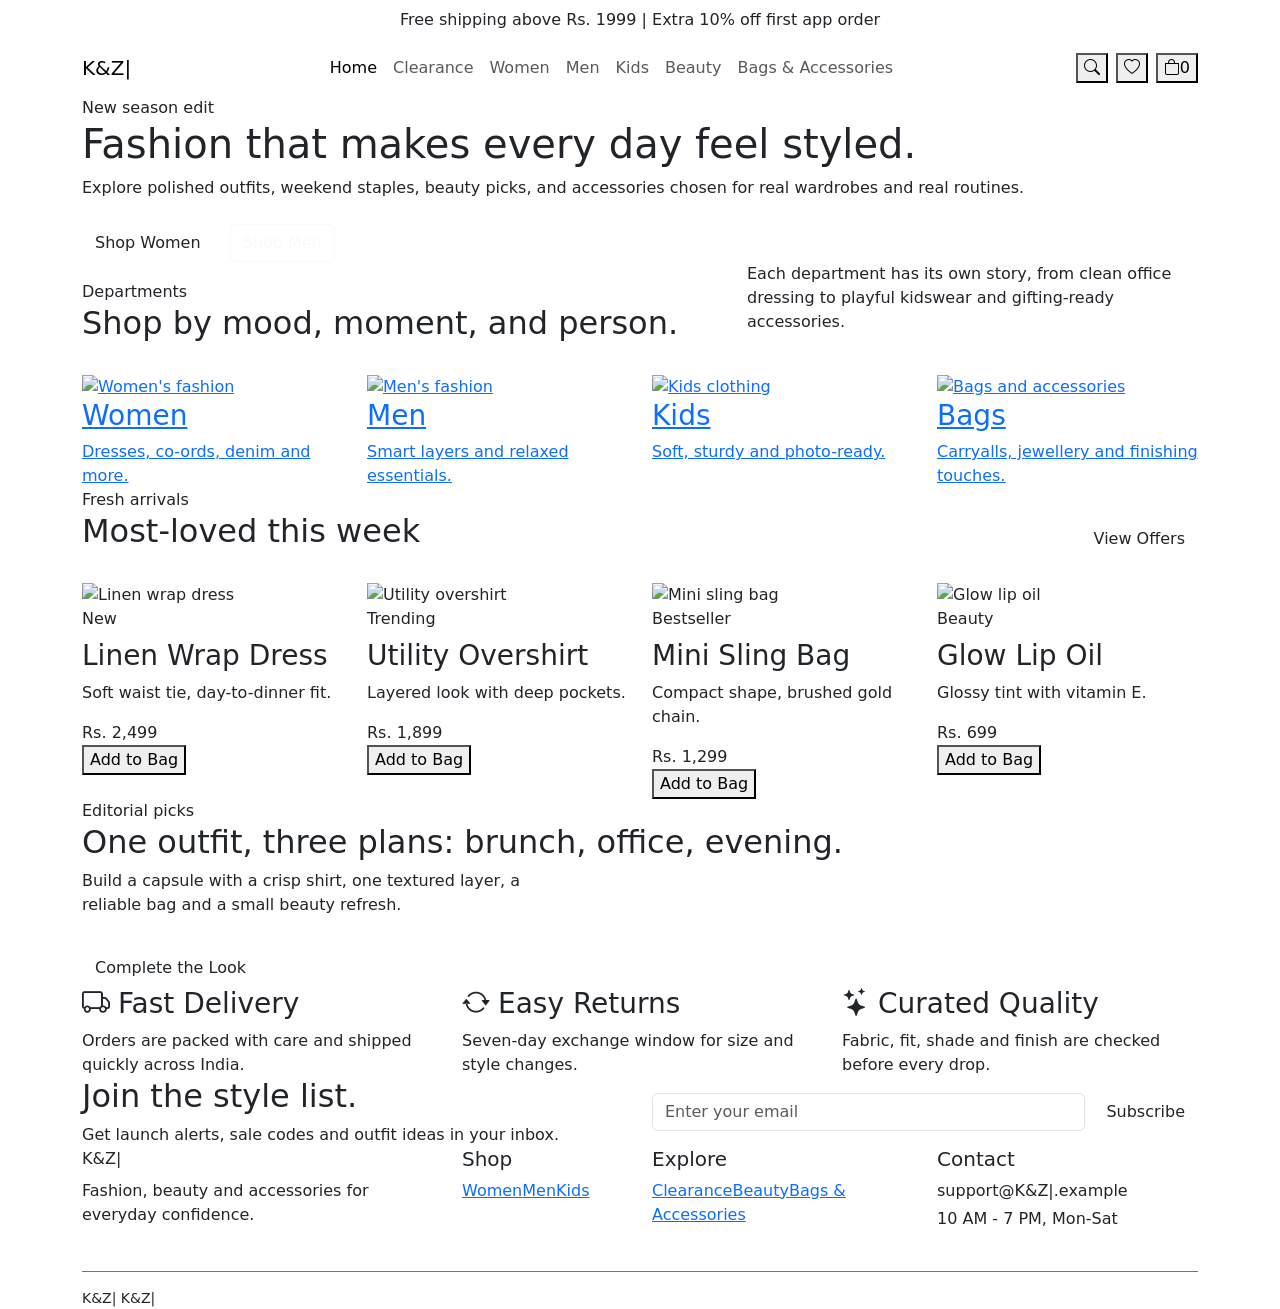
==== index.html @ 071289cc "Add files via upload" ====
<!DOCTYPE html>
<html>
<head>
    <meta charset="UTF-8">
    <meta name="viewport" content="width=device-width, initial-scale=1.0">
    <title>K&Z| Fashion </title>
    <link href="https://cdn.jsdelivr.net/npm/bootstrap@5.3.3/dist/css/bootstrap.min.css" rel="stylesheet">
    <link href="https://cdn.jsdelivr.net/npm/bootstrap-icons@1.11.3/font/bootstrap-icons.css" rel="stylesheet">
    <link href="https://fonts.googleapis.com/css2?family=Playfair+Display:wght@700;800&family=Poppins:wght@400;500;600;700;800&display=swap" rel="stylesheet">
    <link rel="stylesheet" href="css/styles.css">
</head>
<body>
    <div class="top-strip py-2 text-center">Free shipping above Rs. 1999 | Extra 10% off first app order</div>
    <nav class="navbar navbar-expand-lg sticky-top">
        <div class="container">
            <a class="navbar-brand brand-mark" href="index.html">K&Z|</a>
            <button class="navbar-toggler" type="button" data-bs-toggle="collapse" data-bs-target="#mainMenu">
                <span class="navbar-toggler-icon"></span>
            </button>
            <div class="collapse navbar-collapse" id="mainMenu">
                <ul class="navbar-nav mx-auto mb-2 mb-lg-0">
                    <li class="nav-item"><a class="nav-link active" href="index.html">Home</a></li>
                    <li class="nav-item"><a class="nav-link" href="clearance.html">Clearance</a></li>
                    <li class="nav-item"><a class="nav-link" href="women.html">Women</a></li>
                    <li class="nav-item"><a class="nav-link" href="men.html">Men</a></li>
                    <li class="nav-item"><a class="nav-link" href="kids.html">Kids</a></li>
                    <li class="nav-item"><a class="nav-link" href="beauty.html">Beauty</a></li>
                    <li class="nav-item"><a class="nav-link" href="bags-accessories.html">Bags & Accessories</a></li>
                </ul>
                <div class="d-flex gap-2">
                    <button class="nav-icon-btn" title="Search"><i class="bi bi-search"></i></button>
                    <button class="nav-icon-btn" title="Wishlist"><i class="bi bi-heart"></i></button>
                    <button class="nav-icon-btn" title="Shopping bag"><i class="bi bi-bag"></i><span class="cart-count">0</span></button>
                </div>
            </div>
        </div>
    </nav>

    <header class="hero" style="background-image: url('https://images.unsplash.com/photo-1483985988355-763728e1935b?auto=format&fit=crop&w=1800&q=80');">
        <div class="container hero-inner">
            <span class="eyebrow">New season edit</span>
            <h1>Fashion that makes every day feel styled.</h1>
            <p>Explore polished outfits, weekend staples, beauty picks, and accessories chosen for real wardrobes and real routines.</p>
            <div class="d-flex flex-wrap gap-3 mt-4">
                <a href="women.html" class="btn btn-shop">Shop Women</a>
                <a href="men.html" class="btn btn-outline-light btn-outline-shop">Shop Men</a>
            </div>
        </div>
    </header>

    <main>
        <section class="section-pad">
            <div class="container">
                <div class="row align-items-end mb-4">
                    <div class="col-lg-7">
                        <span class="eyebrow">Departments</span>
                        <h2 class="section-title">Shop by mood, moment, and person.</h2>
                    </div>
                    <div class="col-lg-5"><p class="section-lead">Each department has its own story, from clean office dressing to playful kidswear and gifting-ready accessories.</p></div>
                </div>
                <div class="row g-4">
                    <div class="col-md-6 col-lg-3">
                        <a class="category-tile d-block" href="women.html">
                            <img src="https://images.unsplash.com/photo-1529139574466-a303027c1d8b?auto=format&fit=crop&w=900&q=80" alt="Women's fashion">
                            <div class="tile-caption"><h3>Women</h3><p class="mb-0">Dresses, co-ords, denim and more.</p></div>
                        </a>
                    </div>
                    <div class="col-md-6 col-lg-3">
                        <a class="category-tile d-block" href="men.html">
                            <img src="https://images.unsplash.com/photo-1506629905607-d405d7d3b0d2?auto=format&fit=crop&w=900&q=80" alt="Men's fashion">
                            <div class="tile-caption"><h3>Men</h3><p class="mb-0">Smart layers and relaxed essentials.</p></div>
                        </a>
                    </div>
                    <div class="col-md-6 col-lg-3">
                        <a class="category-tile d-block" href="kids.html">
                            <img src="https://images.unsplash.com/photo-1503919545889-aef636e10ad4?auto=format&fit=crop&w=900&q=80" alt="Kids clothing">
                            <div class="tile-caption"><h3>Kids</h3><p class="mb-0">Soft, sturdy and photo-ready.</p></div>
                        </a>
                    </div>
                    <div class="col-md-6 col-lg-3">
                        <a class="category-tile d-block" href="bags-accessories.html">
                            <img src="https://images.unsplash.com/photo-1594223274512-ad4803739b7c?auto=format&fit=crop&w=900&q=80" alt="Bags and accessories">
                            <div class="tile-caption"><h3>Bags</h3><p class="mb-0">Carryalls, jewellery and finishing touches.</p></div>
                        </a>
                    </div>
                </div>
            </div>
        </section>

        <section class="section-pad soft-band">
            <div class="container">
                <div class="d-flex flex-wrap justify-content-between align-items-end gap-3 mb-4">
                    <div>
                        <span class="eyebrow">Fresh arrivals</span>
                        <h2 class="section-title">Most-loved this week</h2>
                    </div>
                    <a href="clearance.html" class="btn btn-outline-shop">View Offers</a>
                </div>
                <div class="row g-4">
                    <div class="col-sm-6 col-lg-3" data-product="linen wrap dress">
                        <article class="product-card">
                            <img class="product-img" src="https://images.unsplash.com/photo-1539008835657-9e8e9680c956?auto=format&fit=crop&w=700&q=80" alt="Linen wrap dress">
                            <div class="product-body">
                                <span class="badge-soft">New</span>
                                <h3 class="product-title mt-2">Linen Wrap Dress</h3>
                                <p class="product-meta">Soft waist tie, day-to-dinner fit.</p>
                                <div><span class="price">Rs. 2,499</span></div>
                                <button class="quick-add">Add to Bag</button>
                            </div>
                        </article>
                    </div>
                    <div class="col-sm-6 col-lg-3" data-product="utility overshirt">
                        <article class="product-card">
                            <img class="product-img" src="https://images.unsplash.com/photo-1516826957135-700dedea698c?auto=format&fit=crop&w=700&q=80" alt="Utility overshirt">
                            <div class="product-body">
                                <span class="badge-soft">Trending</span>
                                <h3 class="product-title mt-2">Utility Overshirt</h3>
                                <p class="product-meta">Layered look with deep pockets.</p>
                                <div><span class="price">Rs. 1,899</span></div>
                                <button class="quick-add">Add to Bag</button>
                            </div>
                        </article>
                    </div>
                    <div class="col-sm-6 col-lg-3" data-product="mini sling bag">
                        <article class="product-card">
                            <img class="product-img" src="https://images.unsplash.com/photo-1584917865442-de89df76afd3?auto=format&fit=crop&w=700&q=80" alt="Mini sling bag">
                            <div class="product-body">
                                <span class="badge-soft">Bestseller</span>
                                <h3 class="product-title mt-2">Mini Sling Bag</h3>
                                <p class="product-meta">Compact shape, brushed gold chain.</p>
                                <div><span class="price">Rs. 1,299</span></div>
                                <button class="quick-add">Add to Bag</button>
                            </div>
                        </article>
                    </div>
                    <div class="col-sm-6 col-lg-3" data-product="glow lip oil">
                        <article class="product-card">
                            <img class="product-img" src="https://images.unsplash.com/photo-1596462502278-27bfdc403348?auto=format&fit=crop&w=700&q=80" alt="Glow lip oil">
                            <div class="product-body">
                                <span class="badge-soft">Beauty</span>
                                <h3 class="product-title mt-2">Glow Lip Oil</h3>
                                <p class="product-meta">Glossy tint with vitamin E.</p>
                                <div><span class="price">Rs. 699</span></div>
                                <button class="quick-add">Add to Bag</button>
                            </div>
                        </article>
                    </div>
                </div>
            </div>
        </section>

        <section class="banner-split" style="background-image: url('https://images.unsplash.com/photo-1496747611176-843222e1e57c?auto=format&fit=crop&w=1800&q=80');">
            <div class="container">
                <span class="eyebrow">Editorial picks</span>
                <h2>One outfit, three plans: brunch, office, evening.</h2>
                <p class="col-lg-5">Build a capsule with a crisp shirt, one textured layer, a reliable bag and a small beauty refresh.</p>
                <a href="beauty.html" class="btn btn-shop mt-3">Complete the Look</a>
            </div>
        </section>

        <section class="section-pad">
            <div class="container">
                <div class="row g-4">
                    <div class="col-md-4"><div class="feature-box"><h3><i class="bi bi-truck me-2"></i>Fast Delivery</h3><p class="mb-0">Orders are packed with care and shipped quickly across India.</p></div></div>
                    <div class="col-md-4"><div class="feature-box"><h3><i class="bi bi-arrow-repeat me-2"></i>Easy Returns</h3><p class="mb-0">Seven-day exchange window for size and style changes.</p></div></div>
                    <div class="col-md-4"><div class="feature-box"><h3><i class="bi bi-stars me-2"></i>Curated Quality</h3><p class="mb-0">Fabric, fit, shade and finish are checked before every drop.</p></div></div>
                </div>
            </div>
        </section>
    </main>

    <section class="newsletter">
        <div class="container">
            <div class="row align-items-center g-4">
                <div class="col-lg-6"><h2 class="section-title">Join the style list.</h2><p class="mb-0">Get launch alerts, sale codes and outfit ideas in your inbox.</p></div>
                <div class="col-lg-6">
                    <form id="newsletterForm" class="d-flex gap-2">
                        <input class="form-control" type="email" placeholder="Enter your email">
                        <button class="btn btn-shop" type="submit">Subscribe</button>
                    </form>
                </div>
            </div>
        </div>
    </section>

    <footer class="footer">
        <div class="container">
            <div class="row g-4">
                <div class="col-md-4"><div class="brand-mark mb-2">K&Z|</div><p>Fashion, beauty and accessories for everyday confidence.</p></div>
                <div class="col-md-2"><h5>Shop</h5><a href="women.html">Women</a><a href="men.html">Men</a><a href="kids.html">Kids</a></div>
                <div class="col-md-3"><h5>Explore</h5><a href="clearance.html">Clearance</a><a href="beauty.html">Beauty</a><a href="bags-accessories.html">Bags & Accessories</a></div>
                <div class="col-md-3"><h5>Contact</h5><p class="mb-1">support@K&Z|.example</p><p>10 AM - 7 PM, Mon-Sat</p></div>
            </div>
            <div class="border-top border-secondary mt-4 pt-3 small">K&Z|<span id="year"></span> K&Z|</div>
        </div>
    </footer>

    <script src="https://cdn.jsdelivr.net/npm/bootstrap@5.3.3/dist/js/bootstrap.bundle.min.js"></script>
    <script src="js/script.js"></script>
</body>
</html>
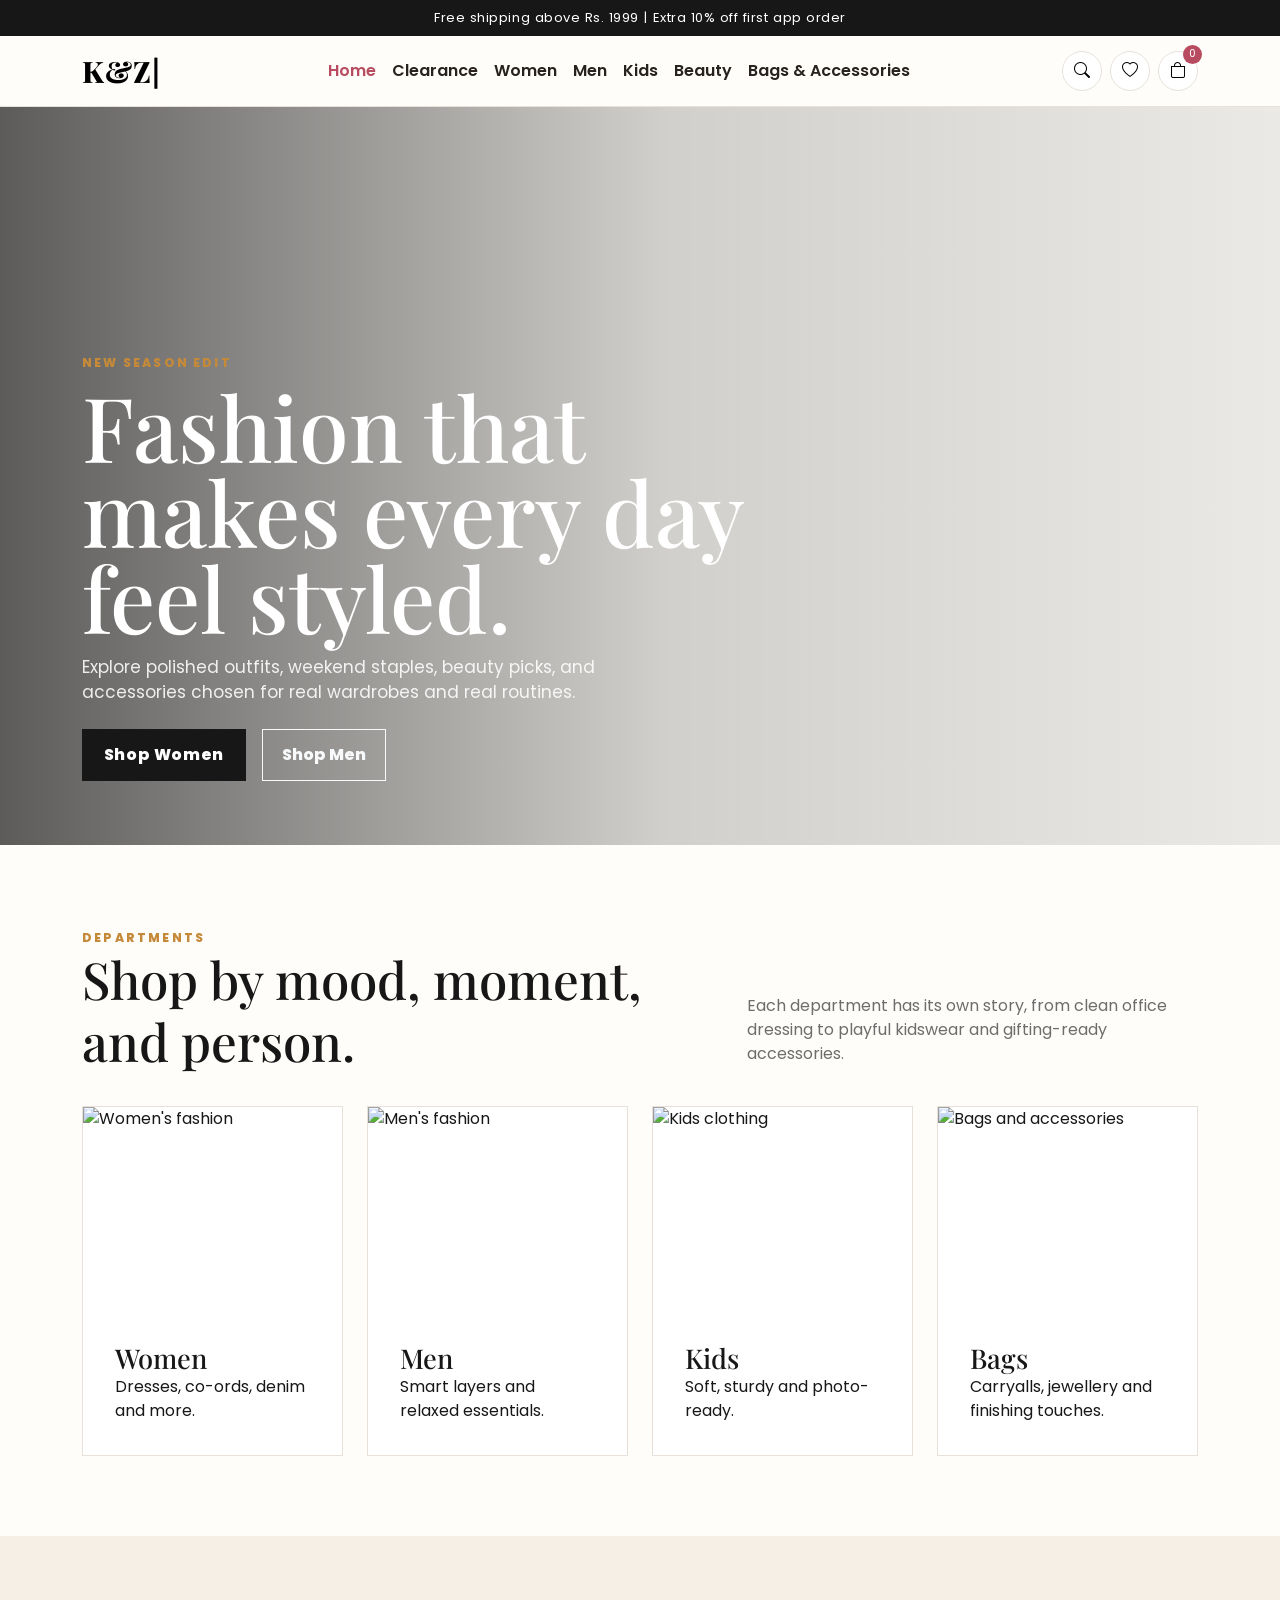
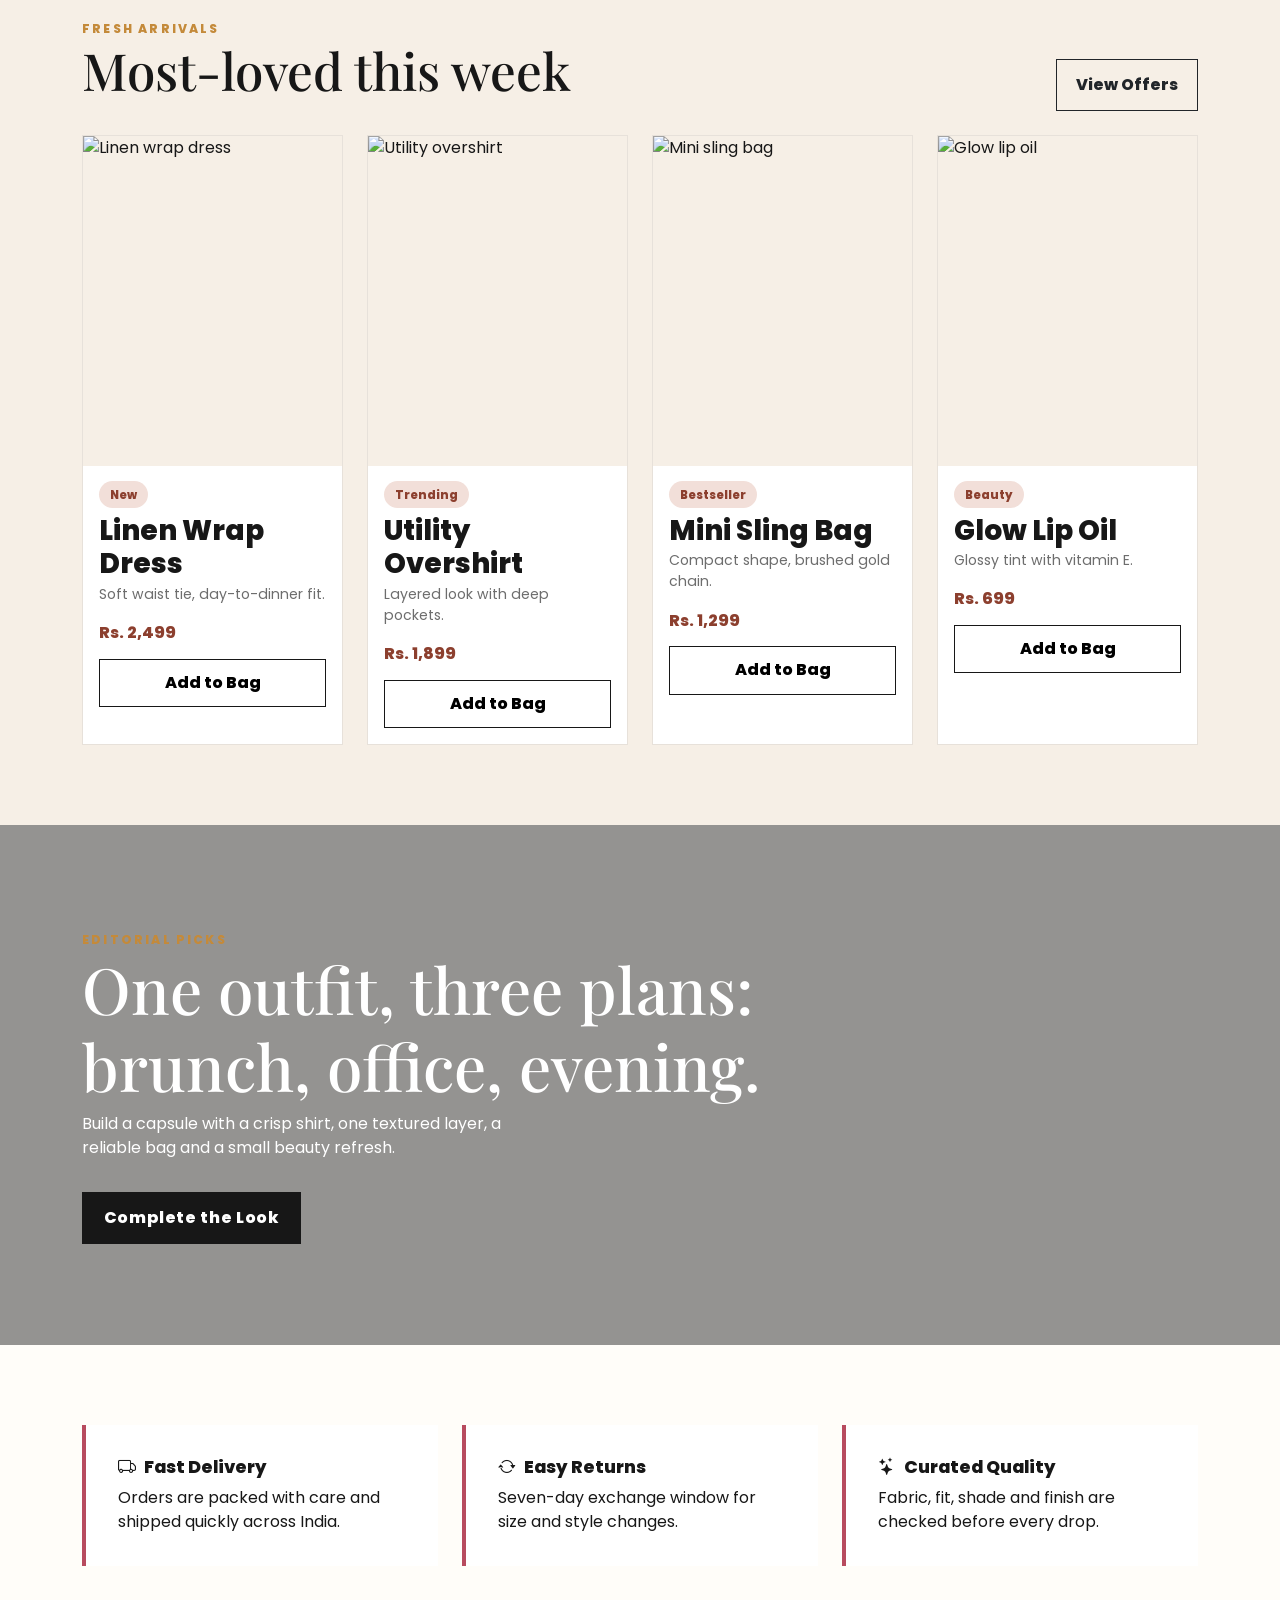
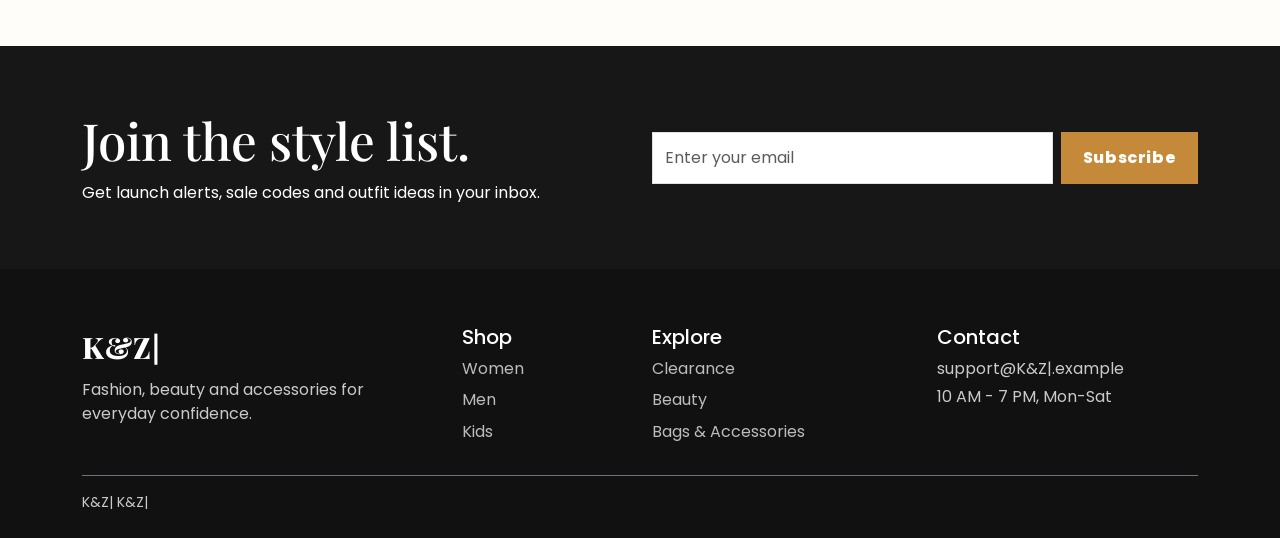
==== commit ed5171e2: "Update index.html" ====
--- a/index.html
+++ b/index.html
@@ -7,7 +7,7 @@
     <link href="https://cdn.jsdelivr.net/npm/bootstrap@5.3.3/dist/css/bootstrap.min.css" rel="stylesheet">
     <link href="https://cdn.jsdelivr.net/npm/bootstrap-icons@1.11.3/font/bootstrap-icons.css" rel="stylesheet">
     <link href="https://fonts.googleapis.com/css2?family=Playfair+Display:wght@700;800&family=Poppins:wght@400;500;600;700;800&display=swap" rel="stylesheet">
-    <link rel="stylesheet" href="css/styles.css">
+    <link rel="stylesheet" href="styles.css">
 </head>
 <body>
     <div class="top-strip py-2 text-center">Free shipping above Rs. 1999 | Extra 10% off first app order</div>
--- a/styles.css
+++ b/styles.css
@@ -0,0 +1,540 @@
+:root {
+    --ink: #171717;
+    --muted: #6d6d6d;
+    --line: #e7e1da;
+    --paper: #fffaf3;
+    --soft: #f6efe6;
+    --rose: #b84b5f;
+    --brick: #8c3f2e;
+    --olive: #68764c;
+    --gold: #c48a3a;
+    --teal: #1d7770;
+    --shadow: 0 18px 45px rgba(25, 22, 20, 0.12);
+}
+
+* {
+    box-sizing: border-box;
+}
+
+html {
+    scroll-behavior: smooth;
+}
+
+body {
+    margin: 0;
+    font-family: "Poppins", Arial, sans-serif;
+    color: var(--ink);
+    background: #fffdf9;
+}
+
+img {
+    max-width: 100%;
+    display: block;
+}
+
+a {
+    color: inherit;
+    text-decoration: none;
+}
+
+.top-strip {
+    background: var(--ink);
+    color: white;
+    font-size: 0.82rem;
+    letter-spacing: 0.04em;
+}
+
+.brand-mark {
+    font-family: "Playfair Display", Georgia, serif;
+    font-size: 1.85rem;
+    font-weight: 800;
+    letter-spacing: 0.03em;
+}
+
+.navbar {
+    background: rgba(255, 253, 249, 0.96);
+    backdrop-filter: blur(12px);
+    border-bottom: 1px solid var(--line);
+}
+
+.navbar .nav-link {
+    font-weight: 600;
+    color: #27221e;
+    padding-inline: 0.7rem;
+}
+
+.navbar .nav-link:hover,
+.navbar .nav-link.active {
+    color: var(--rose);
+}
+
+.nav-icon-btn {
+    width: 40px;
+    height: 40px;
+    display: inline-flex;
+    align-items: center;
+    justify-content: center;
+    border: 1px solid var(--line);
+    border-radius: 50%;
+    background: white;
+    position: relative;
+}
+
+.cart-count {
+    position: absolute;
+    top: -7px;
+    right: -5px;
+    min-width: 19px;
+    height: 19px;
+    padding-inline: 5px;
+    border-radius: 999px;
+    background: var(--rose);
+    color: white;
+    font-size: 0.68rem;
+    display: inline-flex;
+    align-items: center;
+    justify-content: center;
+}
+
+.hero {
+    min-height: 82vh;
+    display: flex;
+    align-items: end;
+    background-size: cover;
+    background-position: center;
+    position: relative;
+    isolation: isolate;
+}
+
+.hero::before {
+    content: "";
+    position: absolute;
+    inset: 0;
+    background: linear-gradient(90deg, rgba(0, 0, 0, 0.64), rgba(0, 0, 0, 0.18) 52%, rgba(0, 0, 0, 0.08));
+    z-index: -1;
+}
+
+.hero-inner {
+    color: white;
+    padding-block: 8rem 4rem;
+}
+
+.eyebrow {
+    text-transform: uppercase;
+    letter-spacing: 0.18em;
+    font-size: 0.76rem;
+    font-weight: 800;
+    color: var(--gold);
+}
+
+.hero h1,
+.page-heading h1,
+.section-title {
+    font-family: "Playfair Display", Georgia, serif;
+    letter-spacing: 0;
+}
+
+.hero h1 {
+    max-width: 760px;
+    font-size: clamp(3rem, 7vw, 6.7rem);
+    line-height: 0.95;
+    margin: 0.6rem 0 1rem;
+}
+
+.hero p {
+    max-width: 610px;
+    font-size: 1.06rem;
+    color: rgba(255, 255, 255, 0.88);
+}
+
+.btn-shop {
+    border: 0;
+    border-radius: 0;
+    background: var(--ink);
+    color: white;
+    padding: 0.85rem 1.35rem;
+    font-weight: 800;
+    letter-spacing: 0.04em;
+    transition: transform 0.2s ease, background 0.2s ease;
+}
+
+.btn-shop:hover {
+    background: var(--rose);
+    color: white;
+    transform: translateY(-2px);
+}
+
+.btn-outline-shop {
+    border: 1px solid currentColor;
+    border-radius: 0;
+    padding: 0.8rem 1.2rem;
+    font-weight: 800;
+    background: transparent;
+}
+
+.btn-outline-shop:hover {
+    color: white;
+    background: var(--ink);
+}
+
+.section-pad {
+    padding: 5rem 0;
+}
+
+.soft-band {
+    background: var(--soft);
+}
+
+.page-heading {
+    padding: 6.5rem 0 3.5rem;
+    background: var(--paper);
+    border-bottom: 1px solid var(--line);
+}
+
+.page-heading h1 {
+    font-size: clamp(2.7rem, 6vw, 5.5rem);
+    margin: 0;
+}
+
+.page-heading p {
+    color: var(--muted);
+    max-width: 680px;
+    margin-top: 1rem;
+}
+
+.section-title {
+    font-size: clamp(2rem, 4vw, 3.5rem);
+    margin-bottom: 0.6rem;
+}
+
+.section-lead {
+    color: var(--muted);
+    max-width: 720px;
+}
+
+.category-tile,
+.story-tile,
+.look-tile,
+.journal-tile,
+.deal-card,
+.product-card {
+    background: white;
+    border: 1px solid var(--line);
+}
+
+.category-tile {
+    position: relative;
+    min-height: 350px;
+    overflow: hidden;
+}
+
+.category-tile img,
+.story-tile img,
+.look-tile img,
+.journal-tile img {
+    width: 100%;
+    height: 100%;
+    object-fit: cover;
+    transition: transform 0.4s ease;
+}
+
+.category-tile:hover img,
+.story-tile:hover img,
+.look-tile:hover img,
+.journal-tile:hover img {
+    transform: scale(1.04);
+}
+
+.tile-caption {
+    position: absolute;
+    left: 1rem;
+    right: 1rem;
+    bottom: 1rem;
+    padding: 1rem;
+    background: rgba(255, 255, 255, 0.9);
+}
+
+.tile-caption h3 {
+    font-family: "Playfair Display", Georgia, serif;
+    font-size: 1.7rem;
+    margin: 0;
+}
+
+.product-card {
+    height: 100%;
+    overflow: hidden;
+    transition: transform 0.2s ease, box-shadow 0.2s ease;
+}
+
+.product-card:hover {
+    transform: translateY(-5px);
+    box-shadow: var(--shadow);
+}
+
+.product-img {
+    height: 330px;
+    width: 100%;
+    object-fit: cover;
+    background: var(--soft);
+}
+
+.product-body {
+    padding: 1rem;
+}
+
+.product-title {
+    font-weight: 800;
+    margin-bottom: 0.2rem;
+}
+
+.product-meta {
+    color: var(--muted);
+    font-size: 0.88rem;
+}
+
+.price {
+    font-weight: 800;
+    color: var(--brick);
+}
+
+.old-price {
+    color: #9b9188;
+    text-decoration: line-through;
+    margin-left: 0.4rem;
+    font-size: 0.88rem;
+}
+
+.badge-soft {
+    background: #f2dfd9;
+    color: var(--brick);
+    border-radius: 999px;
+    padding: 0.35rem 0.7rem;
+    font-size: 0.72rem;
+    font-weight: 800;
+}
+
+.quick-add {
+    width: 100%;
+    margin-top: 0.85rem;
+    border: 1px solid var(--ink);
+    background: white;
+    padding: 0.7rem 1rem;
+    font-weight: 800;
+}
+
+.quick-add:hover {
+    background: var(--ink);
+    color: white;
+}
+
+.banner-split {
+    min-height: 520px;
+    background-size: cover;
+    background-position: center;
+    position: relative;
+    isolation: isolate;
+    color: white;
+    display: flex;
+    align-items: center;
+}
+
+.banner-split::before {
+    content: "";
+    position: absolute;
+    inset: 0;
+    background: rgba(0, 0, 0, 0.42);
+    z-index: -1;
+}
+
+.banner-split h2 {
+    font-family: "Playfair Display", Georgia, serif;
+    font-size: clamp(2.4rem, 5vw, 5rem);
+    max-width: 690px;
+}
+
+.feature-box {
+    padding: 2rem;
+    border-left: 4px solid var(--rose);
+    background: white;
+    height: 100%;
+}
+
+.feature-box h3 {
+    font-size: 1.1rem;
+    font-weight: 800;
+}
+
+.filter-bar {
+    border: 1px solid var(--line);
+    background: white;
+    padding: 1rem;
+}
+
+.filter-chip {
+    border: 1px solid var(--line);
+    background: #fffaf5;
+    padding: 0.5rem 0.8rem;
+    font-weight: 700;
+}
+
+.filter-chip.active,
+.filter-chip:hover {
+    background: var(--ink);
+    color: white;
+}
+
+.story-tile,
+.look-tile {
+    min-height: 460px;
+    overflow: hidden;
+    position: relative;
+}
+
+.story-copy {
+    padding: 2rem;
+}
+
+.look-tile .tile-caption {
+    background: rgba(23, 23, 23, 0.78);
+    color: white;
+}
+
+.offer-grid {
+    display: grid;
+    grid-template-columns: repeat(4, 1fr);
+    gap: 1rem;
+}
+
+.deal-card {
+    padding: 1.35rem;
+}
+
+.deal-card strong {
+    display: block;
+    font-size: 1.7rem;
+    color: var(--brick);
+}
+
+.journal-tile {
+    height: 100%;
+    overflow: hidden;
+}
+
+.journal-tile img {
+    height: 260px;
+}
+
+.journal-copy {
+    padding: 1.2rem;
+}
+
+.newsletter {
+    background: var(--ink);
+    color: white;
+    padding: 4rem 0;
+}
+
+.newsletter input {
+    min-height: 52px;
+    border-radius: 0;
+}
+
+.newsletter .btn-shop {
+    background: var(--gold);
+}
+
+.footer {
+    background: #111;
+    color: rgba(255, 255, 255, 0.78);
+    padding: 3.5rem 0 1.6rem;
+}
+
+.footer h5,
+.footer .brand-mark {
+    color: white;
+}
+
+.footer a {
+    display: block;
+    margin-bottom: 0.45rem;
+    color: rgba(255, 255, 255, 0.72);
+}
+
+.footer a:hover {
+    color: white;
+}
+
+.toast-message {
+    position: fixed;
+    right: 1rem;
+    bottom: 1rem;
+    z-index: 9999;
+    padding: 0.9rem 1rem;
+    background: var(--ink);
+    color: white;
+    box-shadow: var(--shadow);
+    transform: translateY(120%);
+    transition: transform 0.25s ease;
+}
+
+.toast-message.show {
+    transform: translateY(0);
+}
+
+.swatch {
+    width: 20px;
+    height: 20px;
+    border-radius: 50%;
+    border: 1px solid rgba(0, 0, 0, 0.18);
+    display: inline-block;
+    margin-right: 0.3rem;
+}
+
+.stat-number {
+    font-family: "Playfair Display", Georgia, serif;
+    font-size: 3.3rem;
+    color: var(--brick);
+    line-height: 1;
+}
+
+.accordion-button:not(.collapsed) {
+    background: var(--soft);
+    color: var(--ink);
+}
+
+@media (max-width: 991px) {
+    .hero {
+        min-height: 72vh;
+    }
+
+    .offer-grid {
+        grid-template-columns: repeat(2, 1fr);
+    }
+}
+
+@media (max-width: 575px) {
+    .section-pad {
+        padding: 3.3rem 0;
+    }
+
+    .hero-inner {
+        padding-block: 7rem 3rem;
+    }
+
+    .product-img {
+        height: 260px;
+    }
+
+    .offer-grid {
+        grid-template-columns: 1fr;
+    }
+
+    .brand-mark {
+        font-size: 1.5rem;
+    }
+
+    .nav-icon-btn {
+        width: 36px;
+        height: 36px;
+    }
+}
